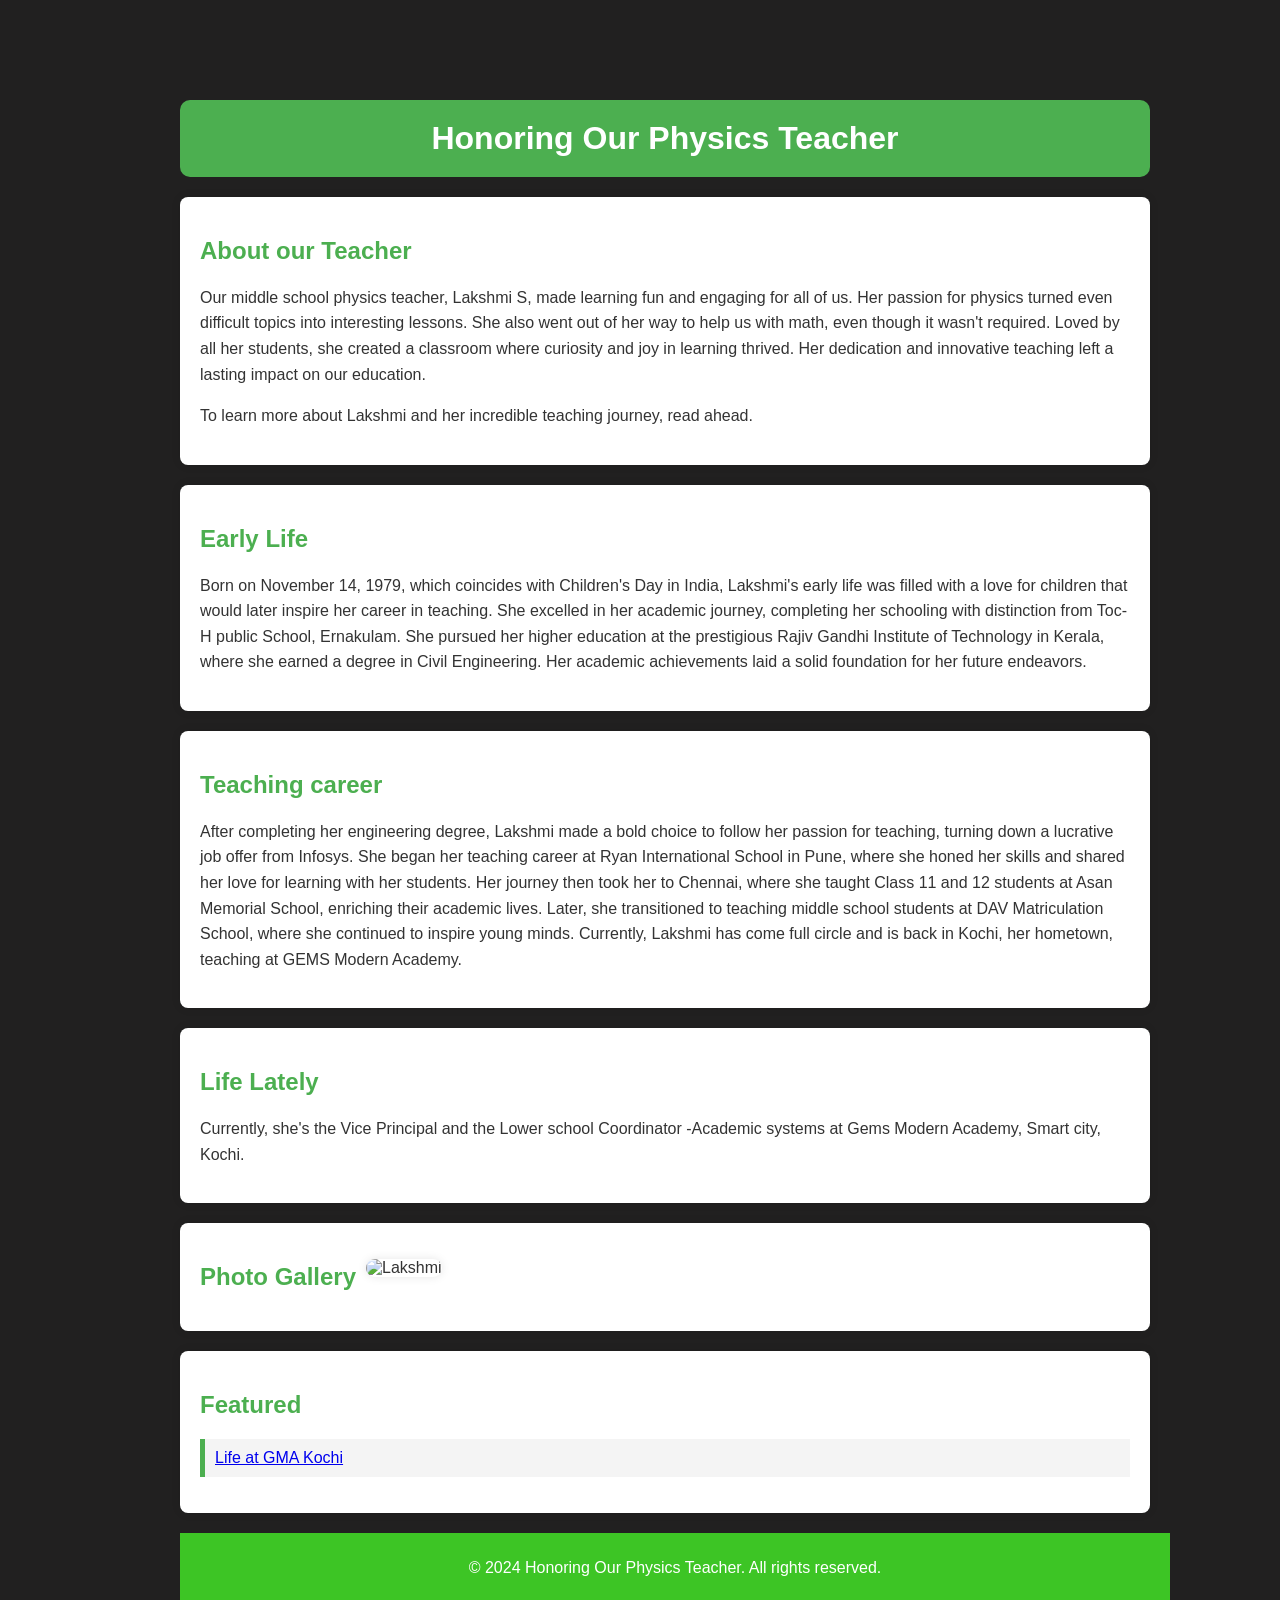
==== index.html @ 20dd958b "Update and rename website.html to index.html" ====
<!DOCTYPE html>
<html lang="en">
<head>
    <meta charset="UTF-8">
    <meta name="viewport" content="width=device-width, initial-scale=1.0">
    <title>Honoring Our Physics Teacher</title>
    <link rel="stylesheet" href="website.css">
</head>
<body>
    <header>
        <h1>Honoring Our Physics Teacher</h1>
    </header>

    <section class="bio">
        <h2>About our Teacher</h2>
        <p>Our middle school physics teacher, Lakshmi S, made learning fun and engaging for all of us. 
            Her passion for physics turned even difficult topics into interesting lessons. 
            She also went out of her way to help us with math, even though it wasn't required. 
            Loved by all her students, she created a classroom where curiosity and joy in learning thrived. 
            Her dedication and innovative teaching left a lasting impact on our education.</p>

            <p>To learn more about Lakshmi and her incredible teaching journey, read ahead.</p>
    </section>

    <section class="Early life">
        <h2>Early Life</h2>
        <ul>
            <p>Born on November 14, 1979, which coincides with Children's Day in India, 
                Lakshmi's early life was filled with a love for children that would later inspire her career in teaching.
                She excelled in her academic journey, completing her schooling with distinction from Toc-H public School, Ernakulam. 
                She pursued her higher education at the prestigious Rajiv Gandhi Institute of Technology in Kerala, 
                where she earned a degree in Civil Engineering. Her academic achievements laid a solid foundation for her future endeavors.
            </p>
        </ul>
    </section>

    <section class="Teaching career">
        <h2>Teaching career</h2>
        <ul>
            <p>After completing her engineering degree, Lakshmi made a bold choice to follow her passion for teaching, turning down a lucrative job offer from Infosys. 
                She began her teaching career at Ryan International School in Pune, where she honed her skills and shared her love for learning with her students. 
                Her journey then took her to Chennai, where she taught Class 11 and 12 students at Asan Memorial School, enriching their academic lives. 
                Later, she transitioned to teaching middle school students at DAV Matriculation School, where she continued to inspire young minds. 
                Currently, Lakshmi has come full circle and is back in Kochi, her hometown, teaching at GEMS Modern Academy.
            </p>
        </ul>
    </section>

    <section class="Life Lately">
        <h2>Life Lately</h2>
        <p>Currently, she's the Vice Principal and the Lower school Coordinator -Academic systems at Gems Modern Academy, Smart city, Kochi.</p>
    </section>

    <section class="gallery">
        <h2>Photo Gallery </h2>
        <ul>
            <img src="C:\Users\rithv\OneDrive\Desktop\website.png" alt="Lakshmi">
        </ul>
    </section>

 
    <section class="Featured">
        <h2>Featured</h2>
        <ul>
            <li><a href="https://international.gemsmodernacademy-kochi.in/about-our-team" target="_blank">Life at GMA Kochi</a></li>
        </ul>
    </section>

    <footer>
        <p>&copy; 2024 Honoring Our Physics Teacher. All rights reserved.</p>
    </footer>
</body>
</html>
---- website.css ----
body {
    font-family: Arial, sans-serif;
    margin: 100px;
    padding-top: 0px;
    padding-right: 30px;
    padding-bottom: 0px;
    padding-left: 80px;
    background-color: #212020;
    color: #333;
}

.container {
    max-width: 800px;
    width: 100%;
    margin: 100px;
    padding: 20px;
    box-sizing: border-box;
    margin-left: 100px;
    margin-right: 100px;
}

header {
    background-color: #4CAF50;
    color: white;
    text-align: center;
    padding: 20px;
    margin-bottom: 20px;
    border-radius: 10px;
}

header h1 {
    margin: 0;
}

section {
    padding: 20px;
    background: white;
    box-shadow: 0 0 10px rgba(0, 0, 0, 0.1);
    border-radius: 8px;
    margin-bottom: 20px;
}

section h2 {
    color: #4CAF50;
}

section p {
    line-height: 1.6;
}

section ul {
    list-style-type: none;
    padding: 0;
}

section ul li {
    background: #f4f4f4;
    margin: 5px 0;
    padding: 10px;
    border-left: 5px solid #4CAF50;
}

.gallery {
    display: flex;
    flex-wrap: wrap;
    gap: 10px;
}

.gallery img {
    width: 100%;
    height: auto;
    max-width: 200px;
    border-radius: 20px;
    padding-top: auto;
    box-shadow: 0 0 10px rgba(0, 0, 0, 0.1);
}

footer {
    background-color: #3dc525;
    color: rgb(255, 255, 255);
    text-align: center;
    padding: 10px;
    position: auto;
    bottom: 0;
    width: 100%;
}
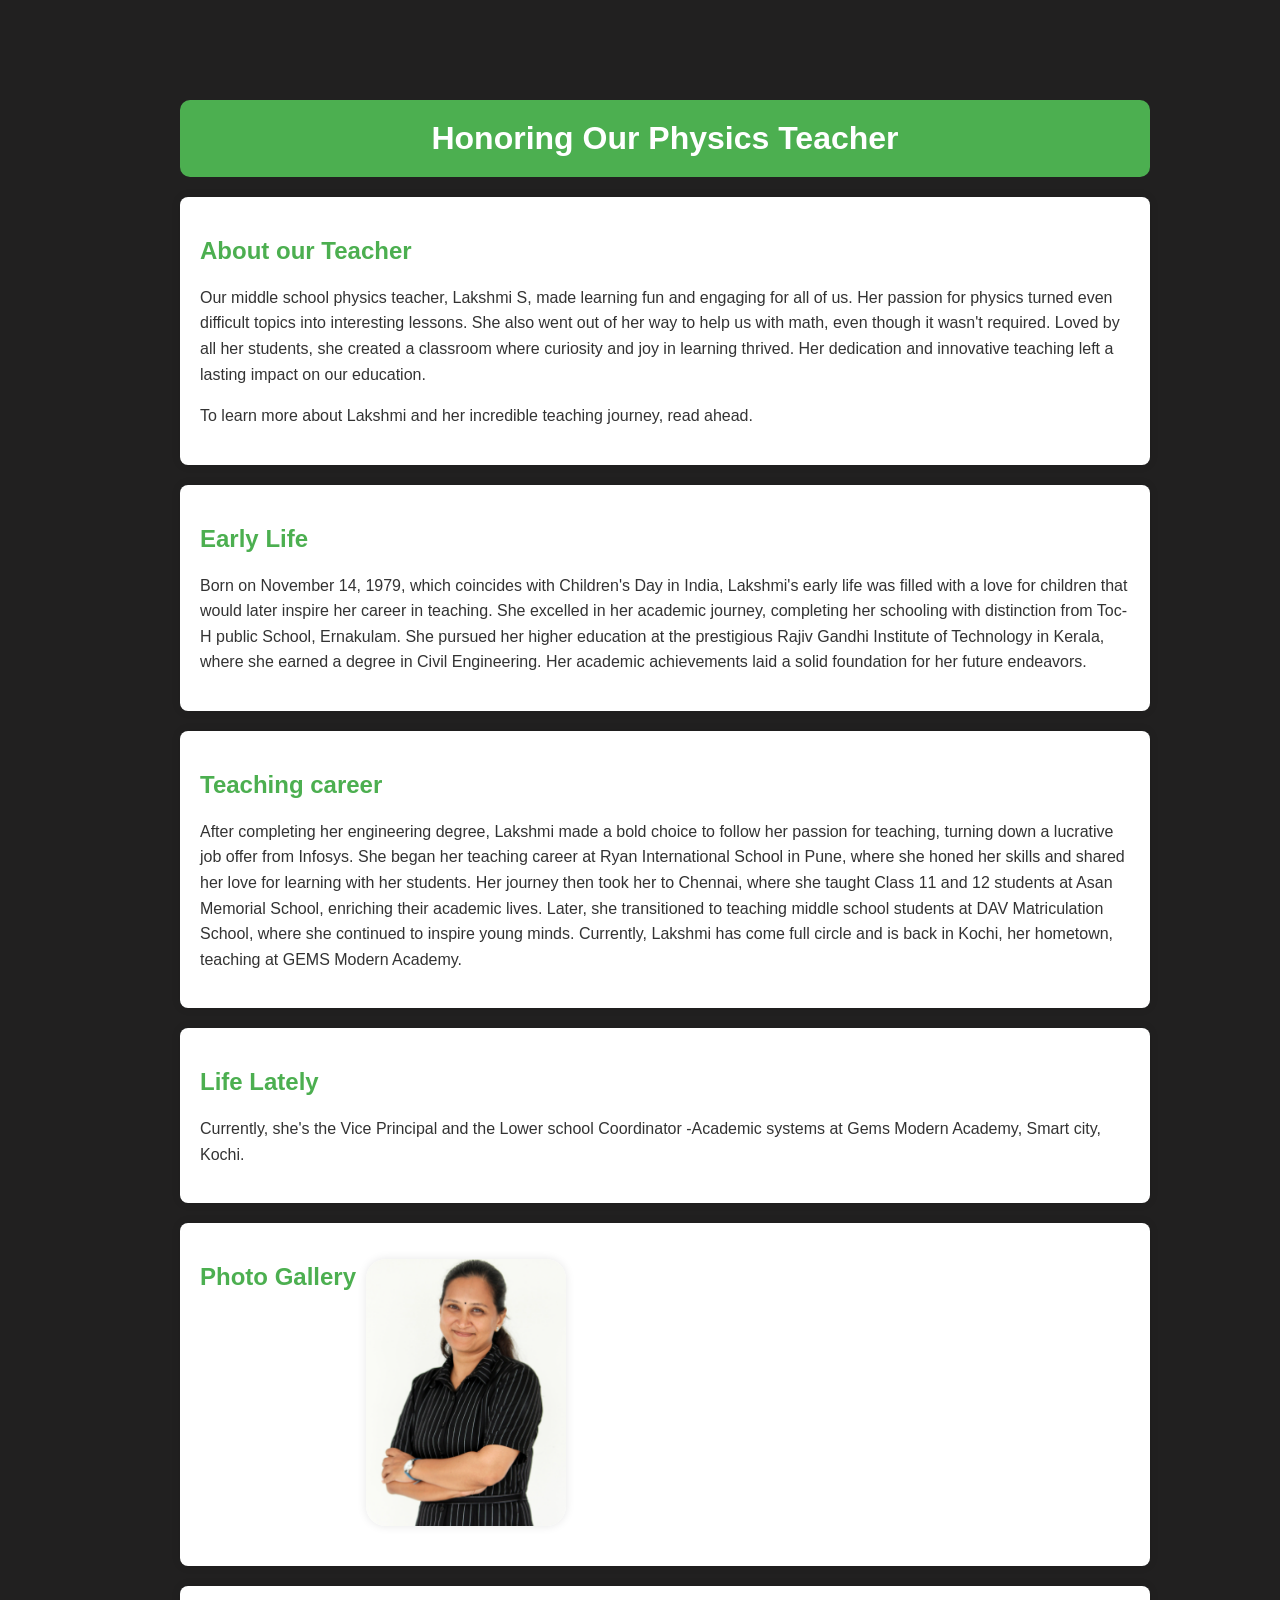
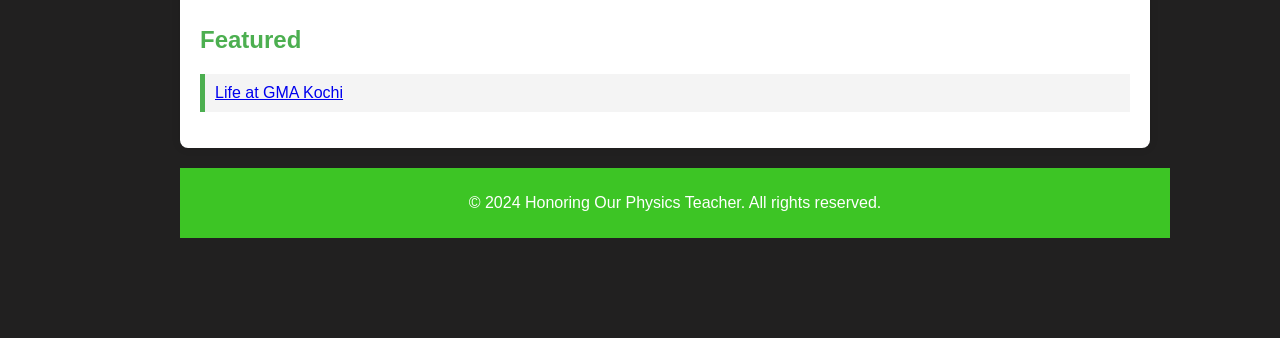
==== commit 2b76a1fa: "Update index.html" ====
--- a/index.html
+++ b/index.html
@@ -4,7 +4,7 @@
     <meta charset="UTF-8">
     <meta name="viewport" content="width=device-width, initial-scale=1.0">
     <title>Honoring Our Physics Teacher</title>
-    <link rel="stylesheet" href="website.css">
+    <link rel="stylesheet" href="styles.css">
 </head>
 <body>
     <header>
@@ -54,7 +54,7 @@
     <section class="gallery">
         <h2>Photo Gallery </h2>
         <ul>
-            <img src="C:\Users\rithv\OneDrive\Desktop\website.png" alt="Lakshmi">
+            <img src="website.png" alt="Lakshmi">
         </ul>
     </section>
 
--- a/styles.css
+++ b/styles.css
@@ -0,0 +1,86 @@
+body {
+    font-family: Arial, sans-serif;
+    margin: 100px;
+    padding-top: 0px;
+    padding-right: 30px;
+    padding-bottom: 0px;
+    padding-left: 80px;
+    background-color: #212020;
+    color: #333;
+}
+
+.container {
+    max-width: 800px;
+    width: 100%;
+    margin: 100px;
+    padding: 20px;
+    box-sizing: border-box;
+    margin-left: 100px;
+    margin-right: 100px;
+}
+
+header {
+    background-color: #4CAF50;
+    color: white;
+    text-align: center;
+    padding: 20px;
+    margin-bottom: 20px;
+    border-radius: 10px;
+}
+
+header h1 {
+    margin: 0;
+}
+
+section {
+    padding: 20px;
+    background: white;
+    box-shadow: 0 0 10px rgba(0, 0, 0, 0.1);
+    border-radius: 8px;
+    margin-bottom: 20px;
+}
+
+section h2 {
+    color: #4CAF50;
+}
+
+section p {
+    line-height: 1.6;
+}
+
+section ul {
+    list-style-type: none;
+    padding: 0;
+}
+
+section ul li {
+    background: #f4f4f4;
+    margin: 5px 0;
+    padding: 10px;
+    border-left: 5px solid #4CAF50;
+}
+
+.gallery {
+    display: flex;
+    flex-wrap: wrap;
+    gap: 10px;
+}
+
+.gallery img {
+    width: 100%;
+    height: auto;
+    max-width: 200px;
+    border-radius: 20px;
+    padding-top: auto;
+    box-shadow: 0 0 10px rgba(0, 0, 0, 0.1);
+}
+
+footer {
+    background-color: #3dc525;
+    color: rgb(255, 255, 255);
+    text-align: center;
+    padding: 10px;
+    position: auto;
+    bottom: 0;
+    width: 100%;
+}
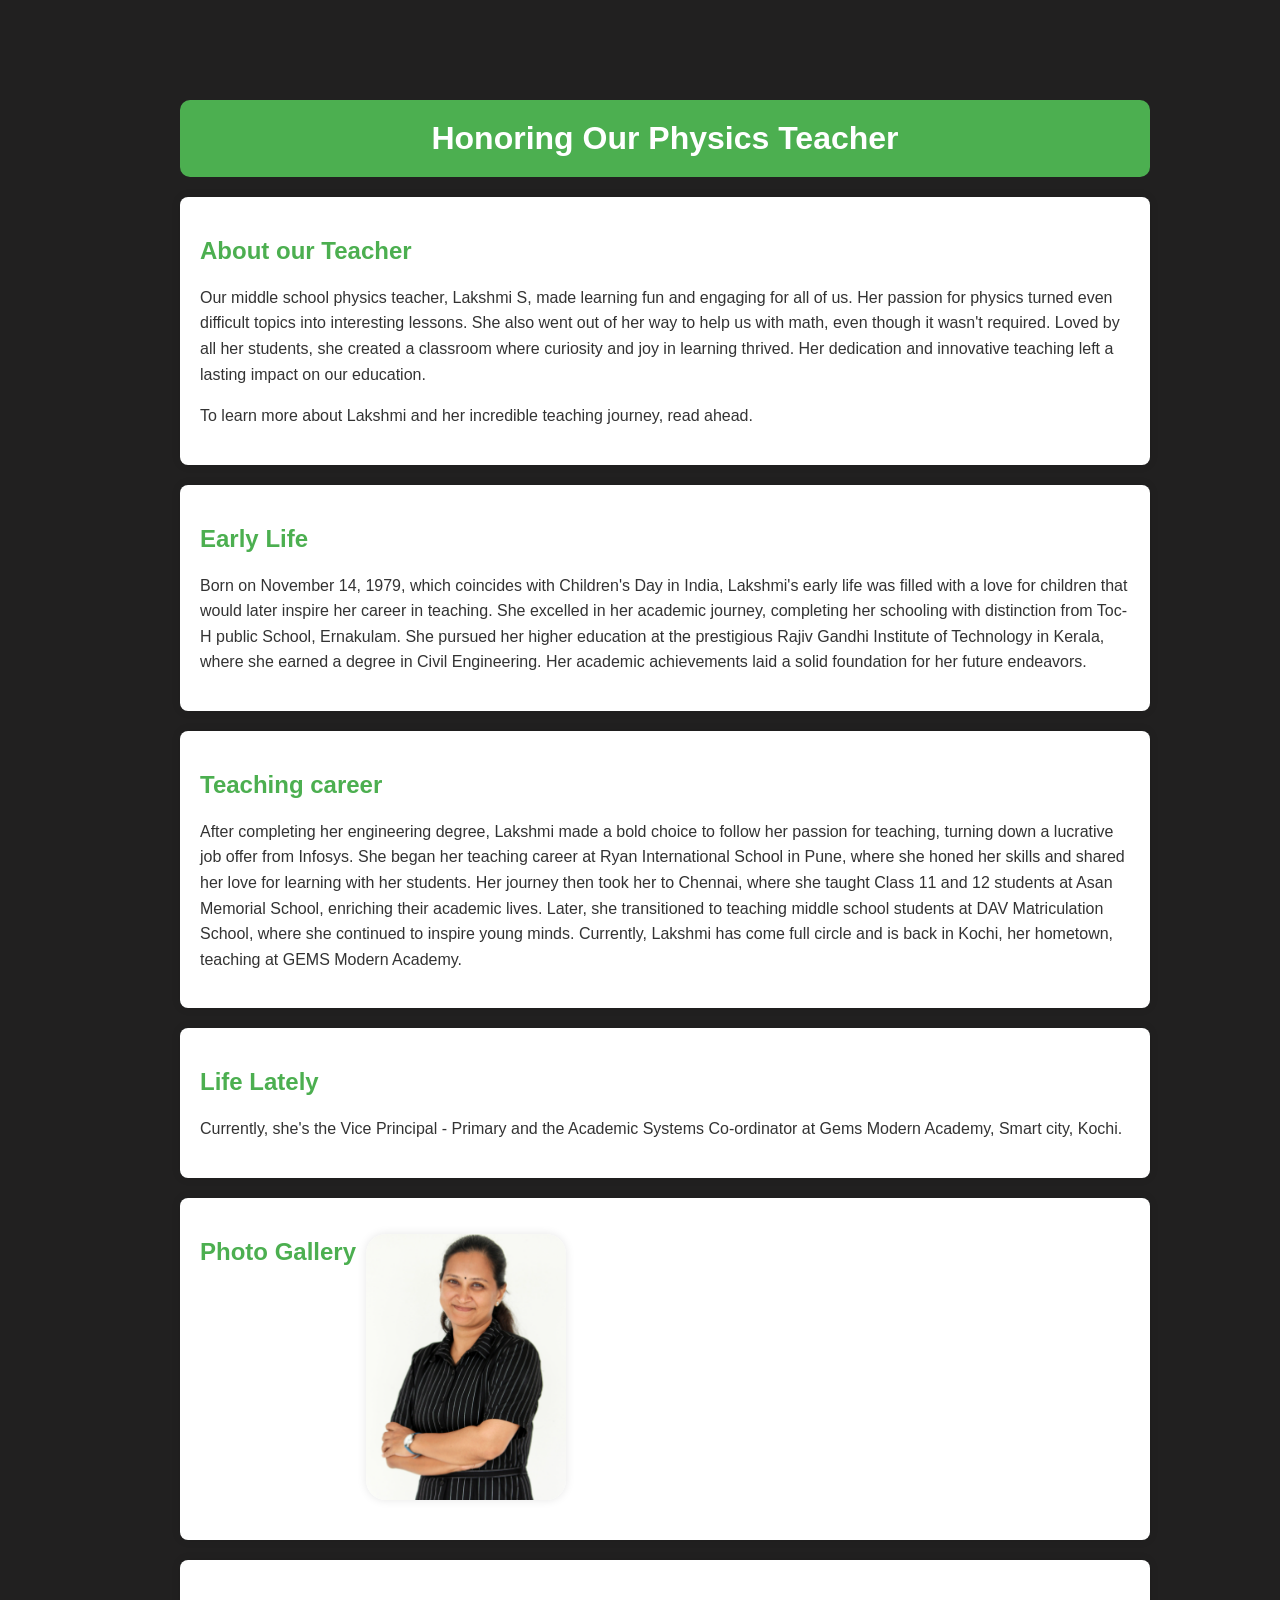
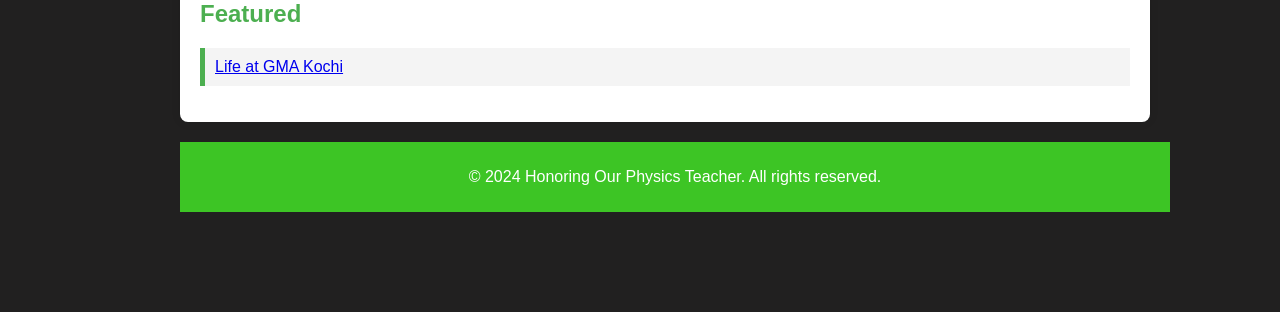
==== commit ccdfb4cf: "Update index.html" ====
--- a/index.html
+++ b/index.html
@@ -48,7 +48,7 @@
 
     <section class="Life Lately">
         <h2>Life Lately</h2>
-        <p>Currently, she's the Vice Principal and the Lower school Coordinator -Academic systems at Gems Modern Academy, Smart city, Kochi.</p>
+        <p>Currently, she's the Vice Principal - Primary and the Academic Systems Co-ordinator at Gems Modern Academy, Smart city, Kochi.</p>
     </section>
 
     <section class="gallery">
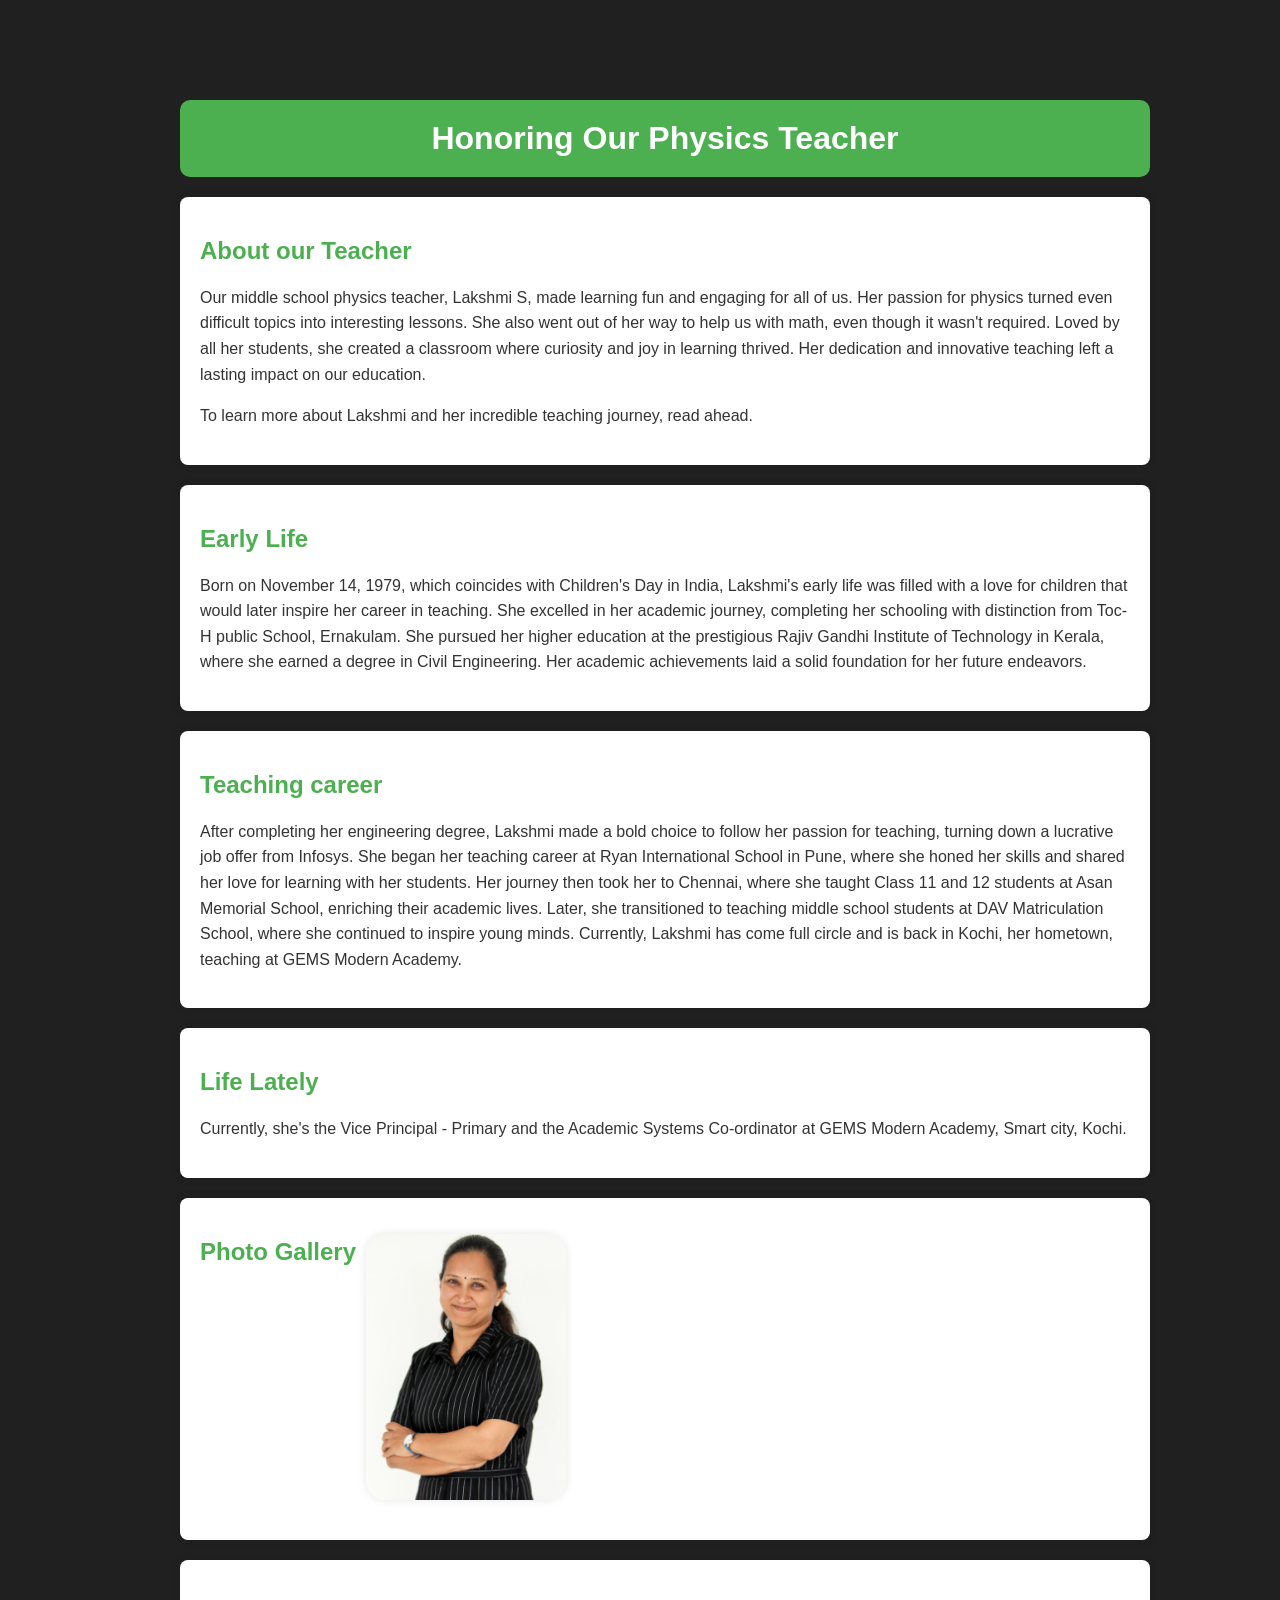
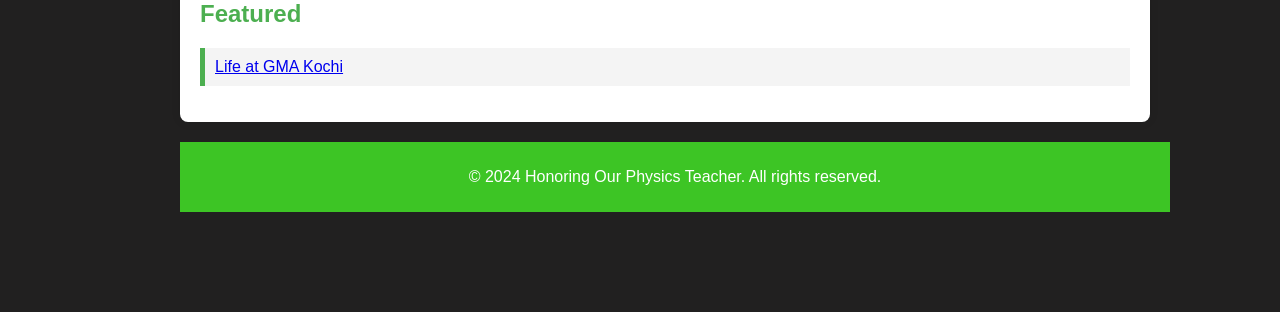
==== commit aed80f34: "Update index.html" ====
--- a/index.html
+++ b/index.html
@@ -48,7 +48,7 @@
 
     <section class="Life Lately">
         <h2>Life Lately</h2>
-        <p>Currently, she's the Vice Principal - Primary and the Academic Systems Co-ordinator at Gems Modern Academy, Smart city, Kochi.</p>
+        <p>Currently, she's the Vice Principal - Primary and the Academic Systems Co-ordinator at GEMS Modern Academy, Smart city, Kochi.</p>
     </section>
 
     <section class="gallery">
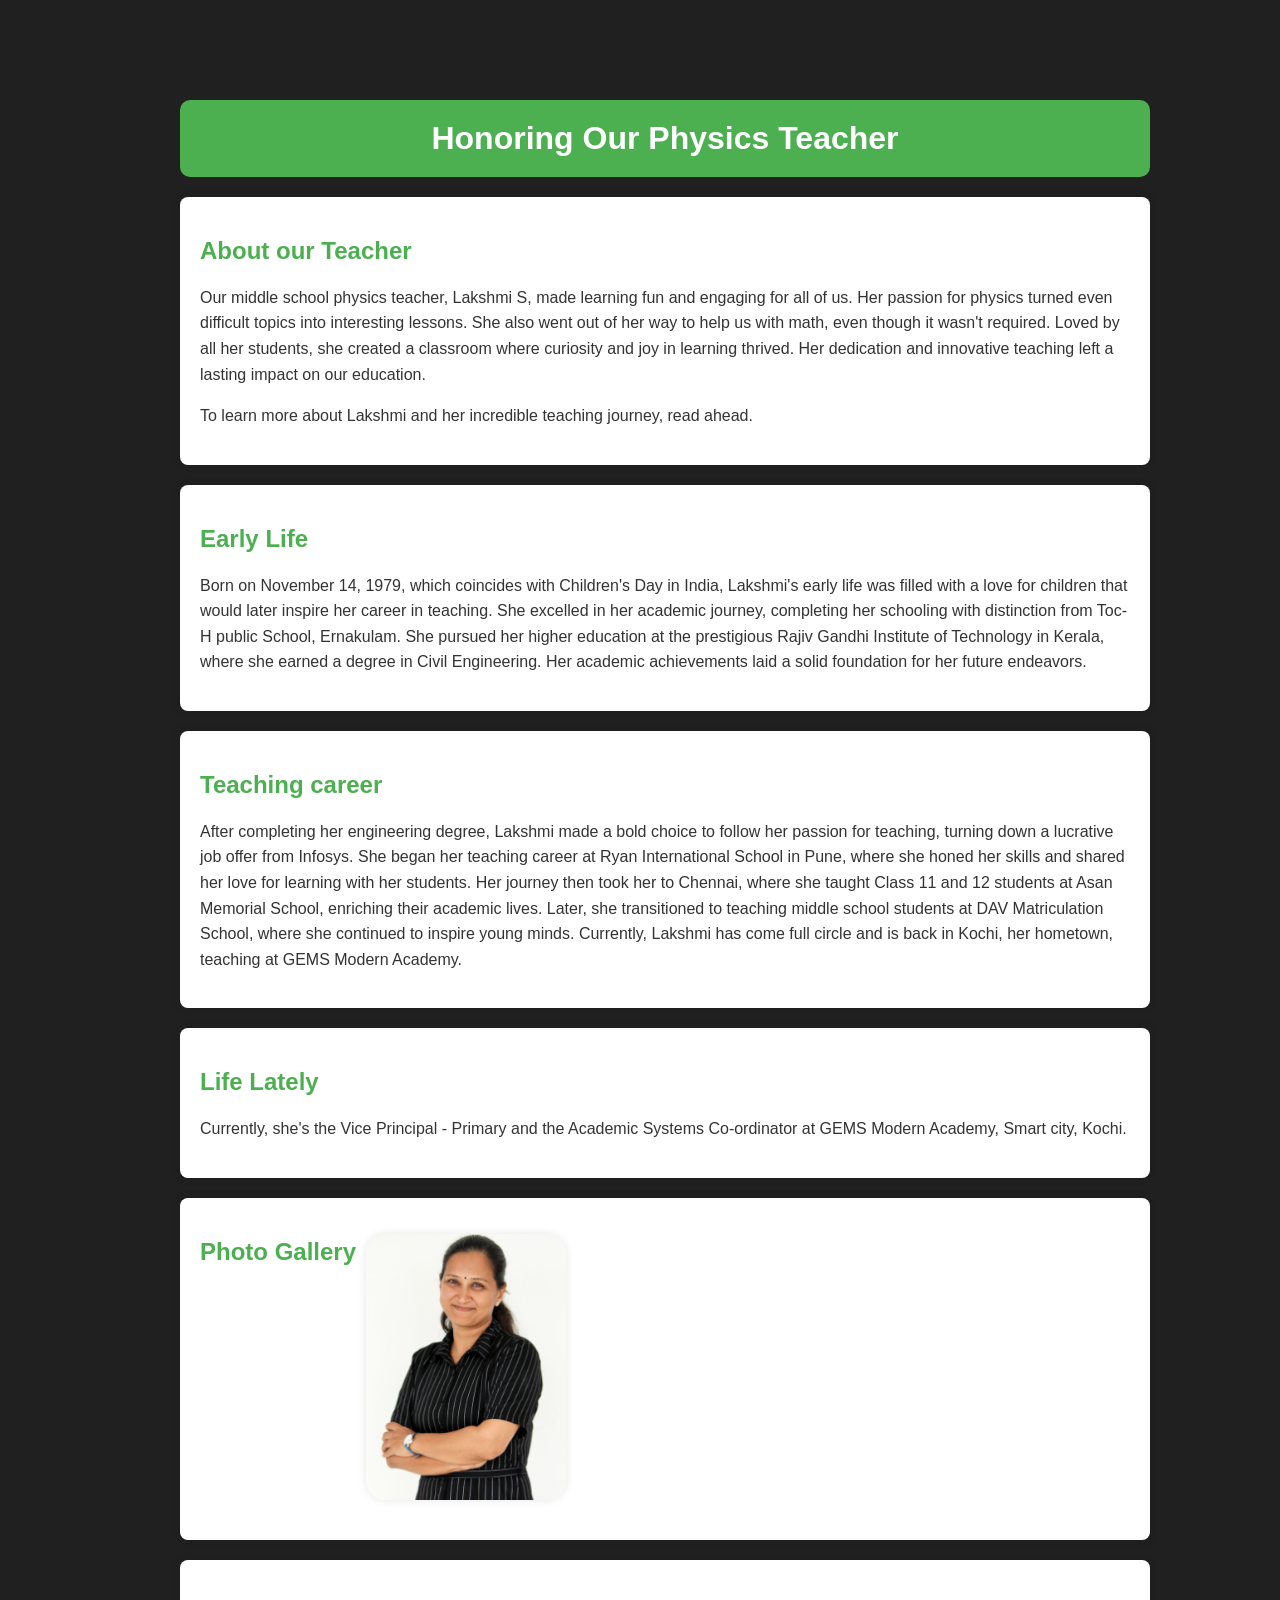
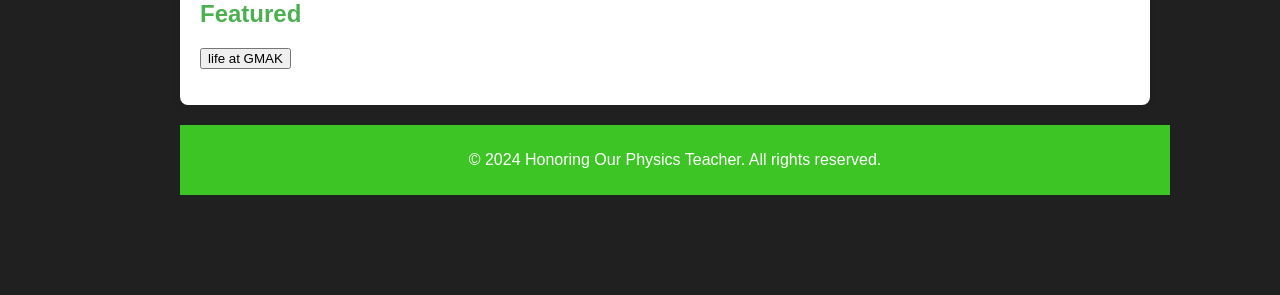
==== commit e12f5911: "Update index.html" ====
--- a/index.html
+++ b/index.html
@@ -58,11 +58,12 @@
         </ul>
     </section>
 
- 
     <section class="Featured">
         <h2>Featured</h2>
         <ul>
-            <li><a href="https://international.gemsmodernacademy-kochi.in/about-our-team" target="_blank">Life at GMA Kochi</a></li>
+            <button class="gmak-site">
+                life at GMAK
+            </button>
         </ul>
     </section>
 
--- a/styles.css
+++ b/styles.css
@@ -11,7 +11,7 @@
 
 .container {
     max-width: 800px;
-    width: 100%;
+    width: 50%;
     margin: 100px;
     padding: 20px;
     box-sizing: border-box;
@@ -84,3 +84,16 @@
     bottom: 0;
     width: 100%;
 }
+
+@media only screen and (max-width: 800px){
+    .container{
+
+    width: 50%;
+    margin: 50px;
+    padding: 5px;
+    box-sizing: border-box;
+    margin-left: 20px;
+    margin-right: 20px;
+    }
+}
+
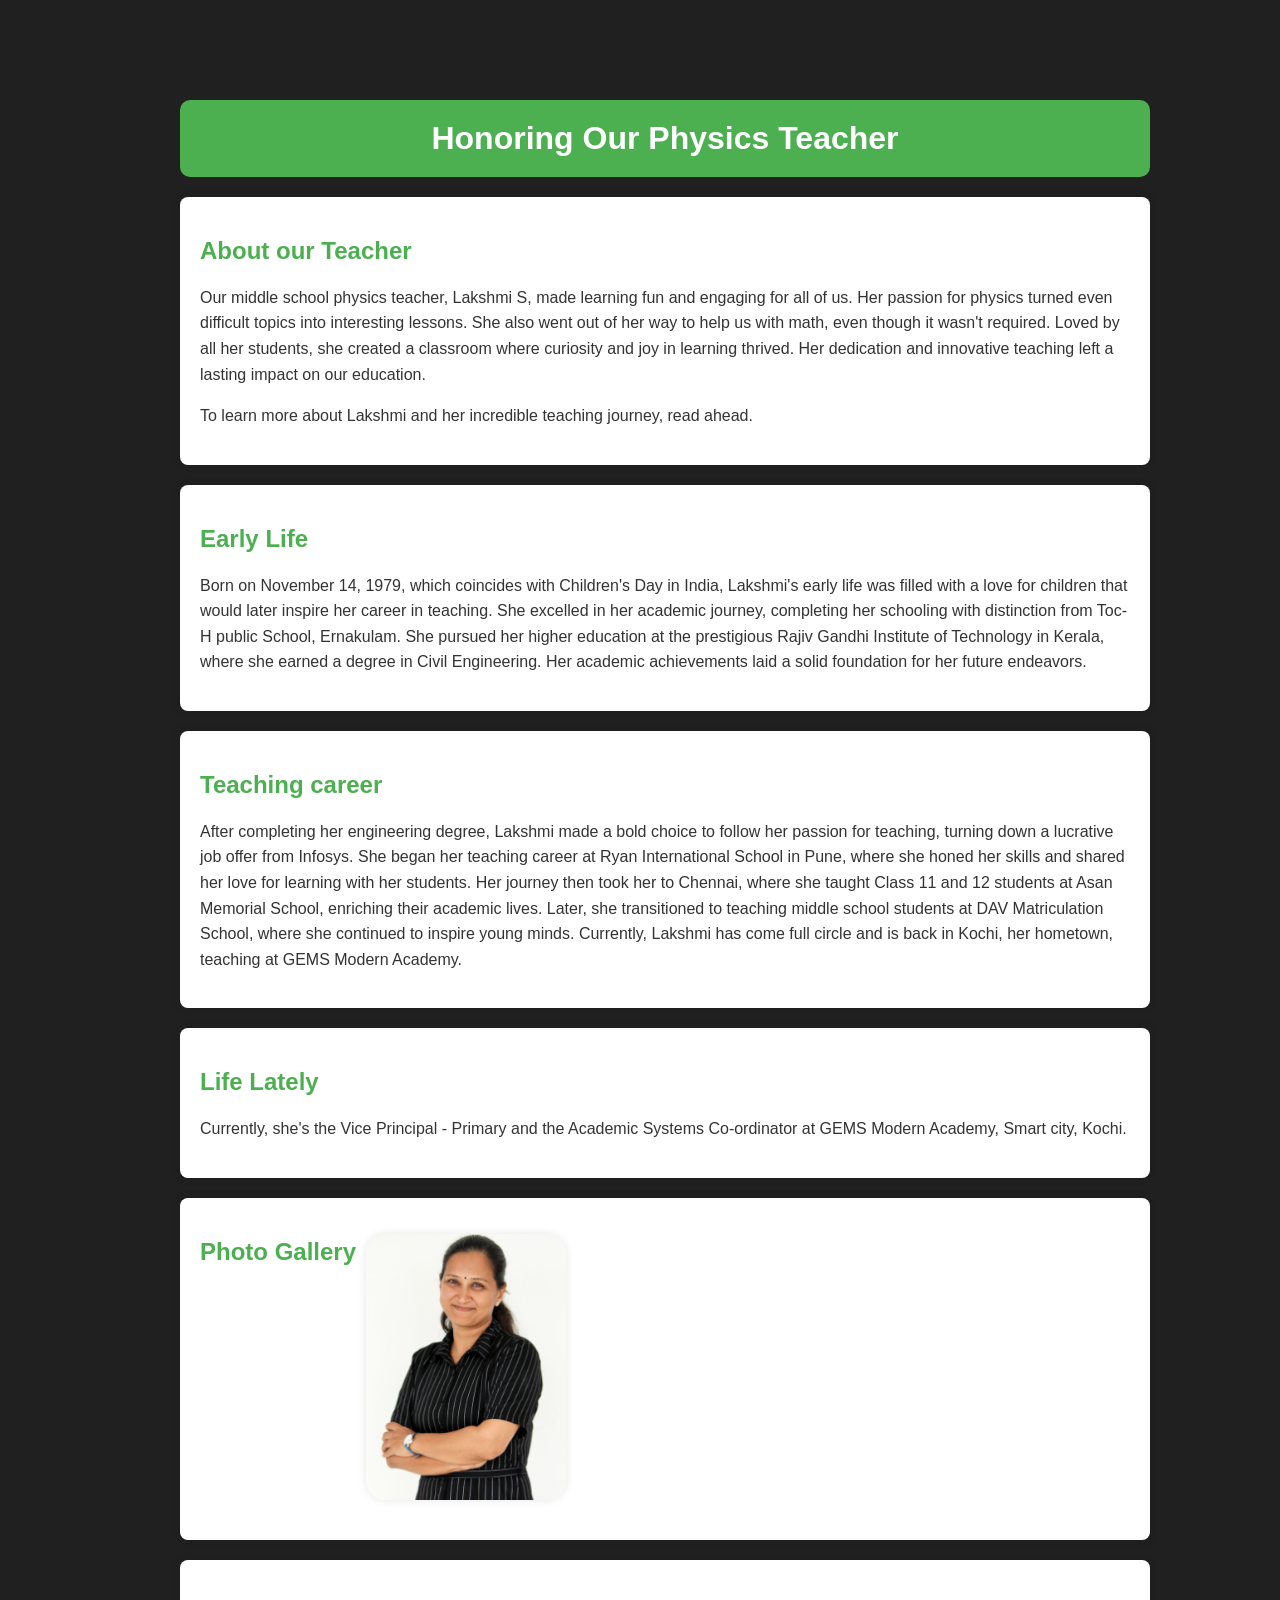
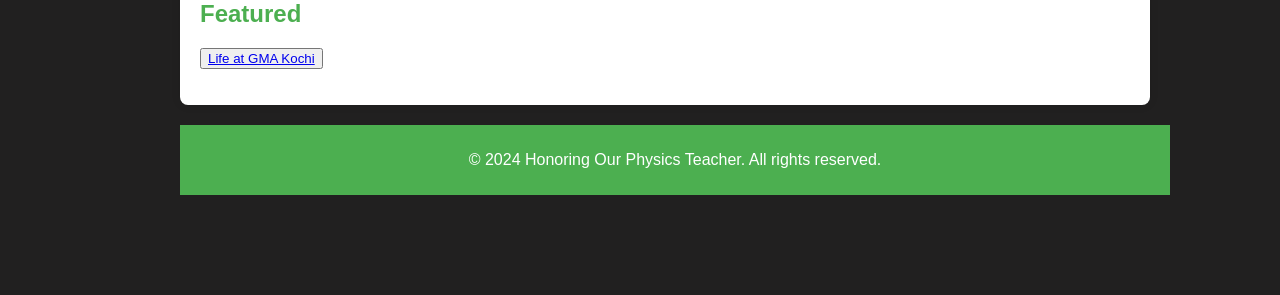
==== commit 338940b6: "Update index.html" ====
--- a/index.html
+++ b/index.html
@@ -62,7 +62,7 @@
         <h2>Featured</h2>
         <ul>
             <button class="gmak-site">
-                life at GMAK
+                <a href="https://international.gemsmodernacademy-kochi.in/about-our-team" target="_blank">Life at GMA Kochi</a>
             </button>
         </ul>
     </section>
--- a/styles.css
+++ b/styles.css
@@ -76,7 +76,7 @@
 }
 
 footer {
-    background-color: #3dc525;
+    background-color: #4CAF50;
     color: rgb(255, 255, 255);
     text-align: center;
     padding: 10px;
@@ -84,6 +84,28 @@
     bottom: 0;
     width: 100%;
 }
+
+
+.button{
+    background-colour: #4CAF50;
+    color: white;
+    border: none;
+    height: 30px;
+    width:100px;
+    cursor: pointer;
+    transition: opacity 0.1s;
+}
+
+.button:hover{
+    background-color: #05EA24;
+    opacity:0.8;
+}
+
+.button:active{
+    opacity:0.5;
+}
+    
+
 
 @media only screen and (max-width: 800px){
     .container{
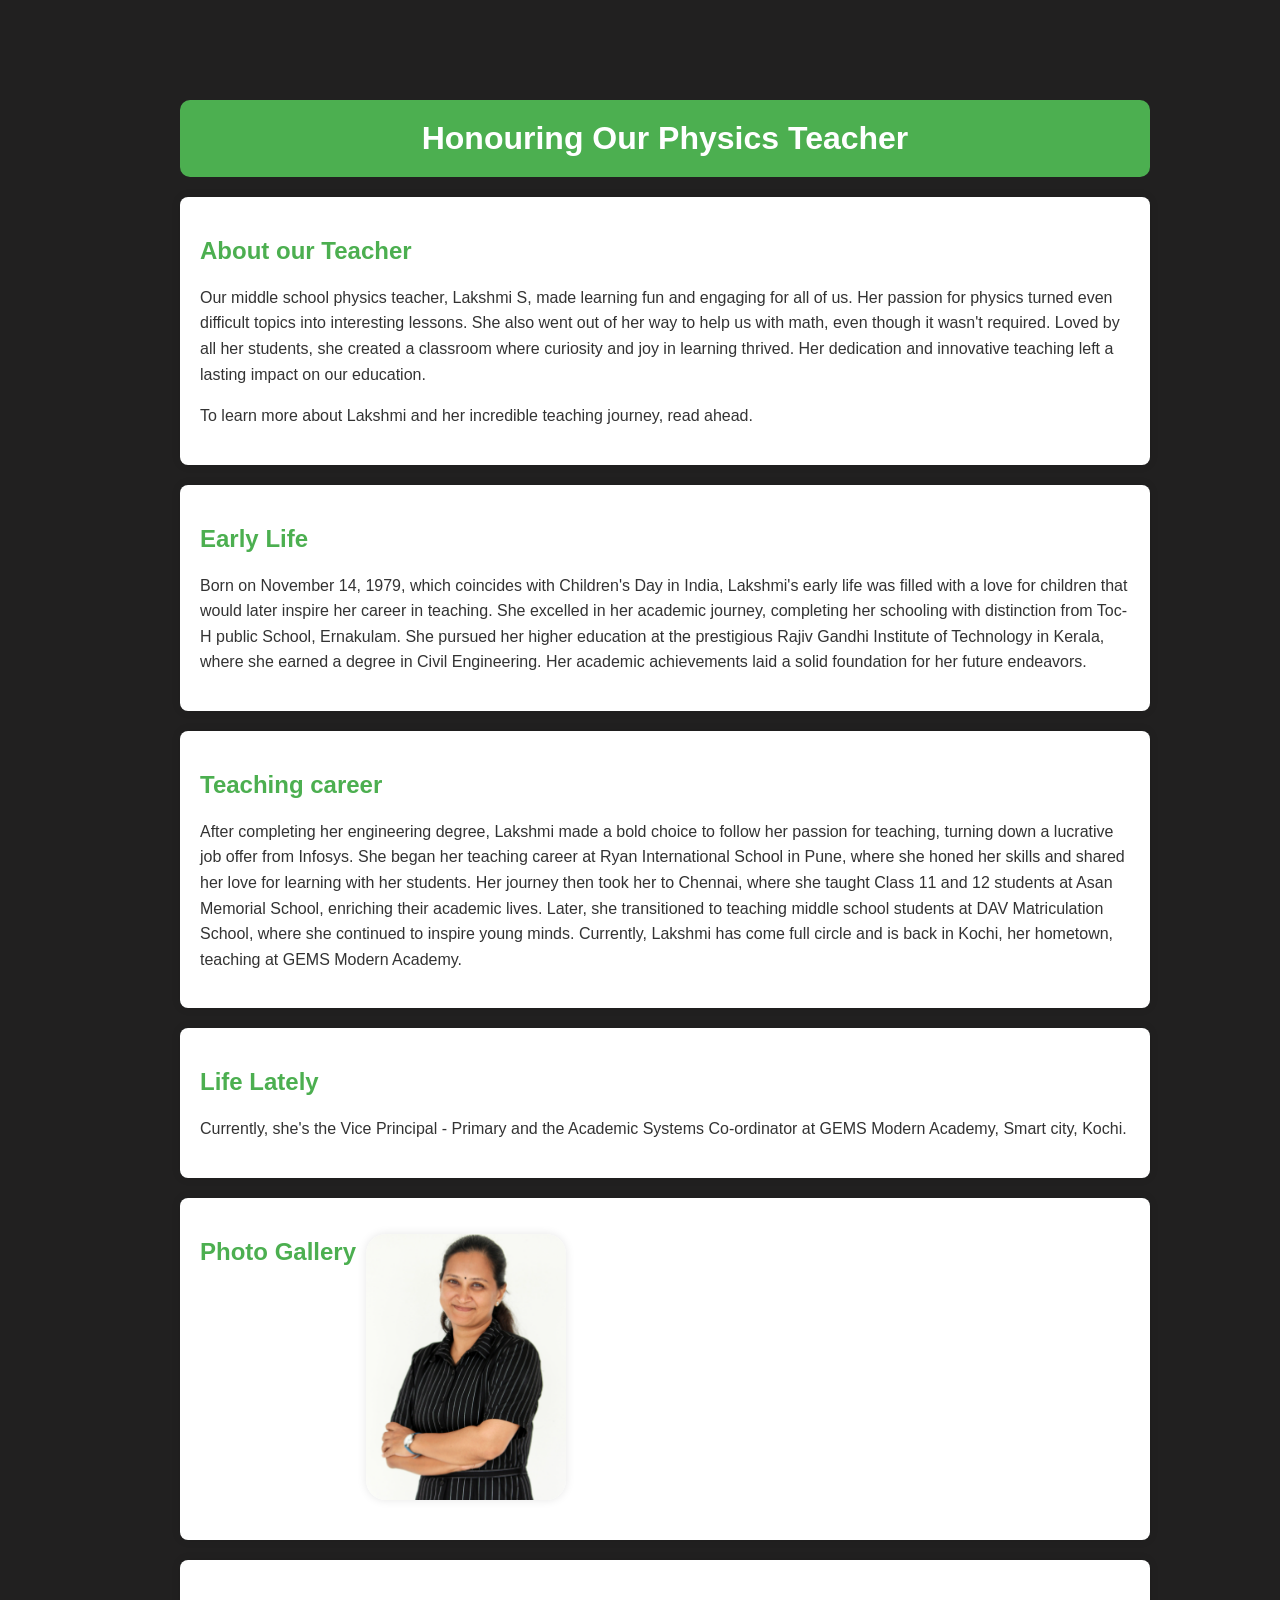
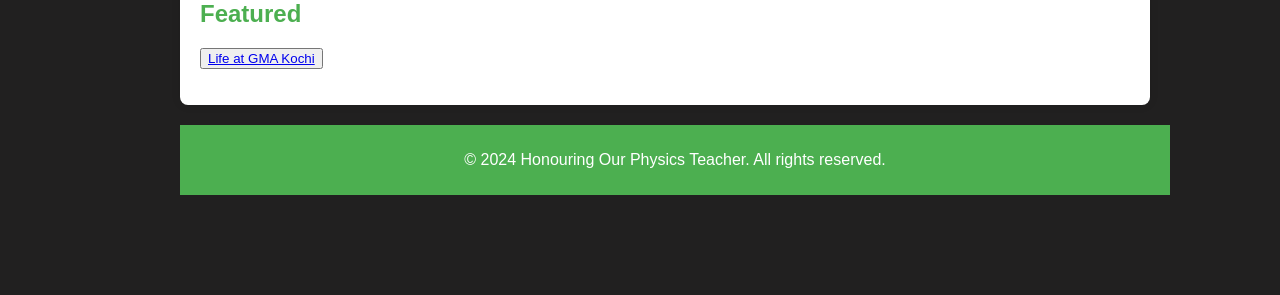
==== commit 2dec8da8: "Update index.html" ====
--- a/index.html
+++ b/index.html
@@ -8,7 +8,7 @@
 </head>
 <body>
     <header>
-        <h1>Honoring Our Physics Teacher</h1>
+        <h1>Honouring Our Physics Teacher</h1>
     </header>
 
     <section class="bio">
@@ -68,7 +68,7 @@
     </section>
 
     <footer>
-        <p>&copy; 2024 Honoring Our Physics Teacher. All rights reserved.</p>
+        <p>&copy; 2024 Honouring Our Physics Teacher. All rights reserved.</p>
     </footer>
 </body>
 </html>
